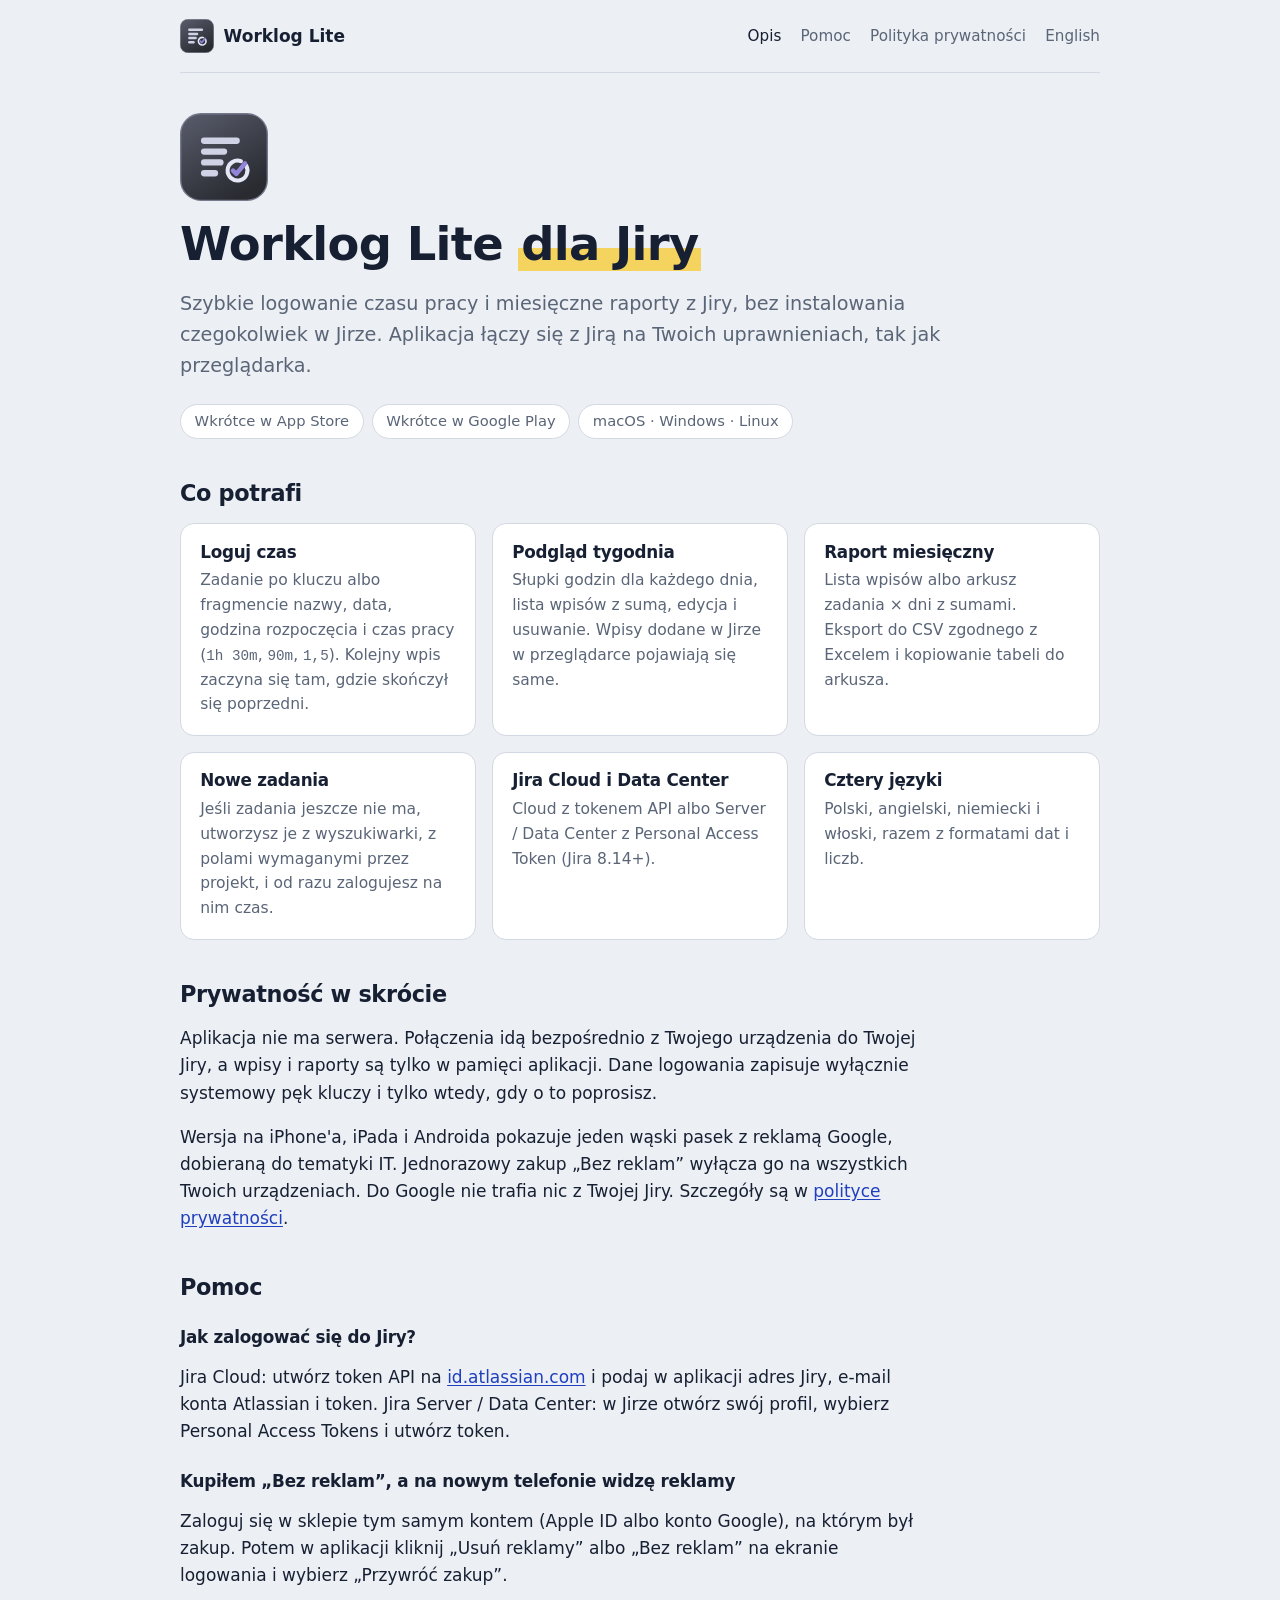
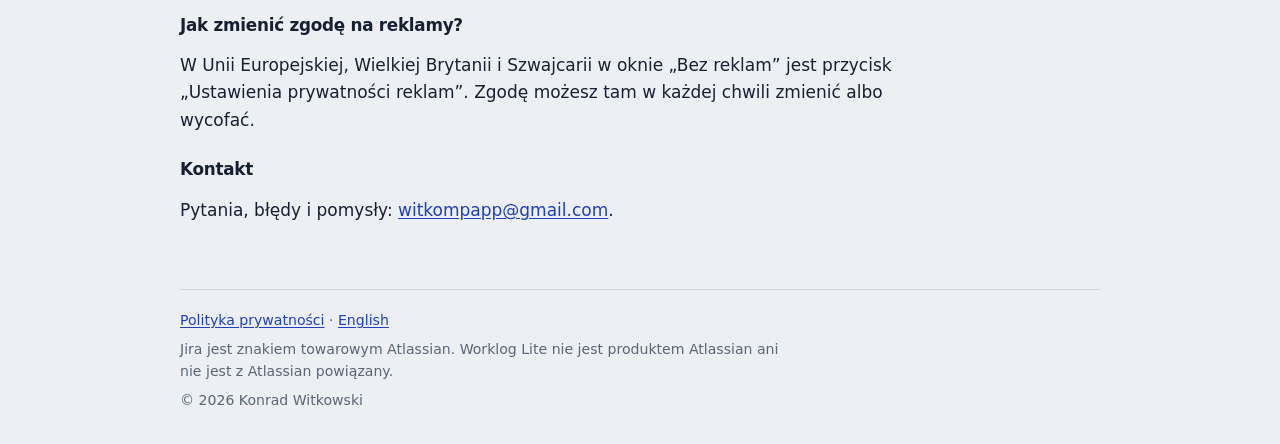
==== index.html @ 8bc0d523 "Reklamy Google i zakup „Bez reklam” na iOS i Androidzie, strona aplikacji - Wtyczka src-tauri/plugin" ====
<!doctype html>
<html lang="pl">
<head>
  <meta charset="utf-8">
  <meta name="viewport" content="width=device-width, initial-scale=1">
  <meta name="color-scheme" content="light dark">
  <title>Worklog Lite dla Jiry</title>
  <meta name="description" content="Szybkie logowanie czasu pracy i miesięczne raporty z Jiry, bez instalowania czegokolwiek w Jirze. Na iPhone'a, iPada, Androida, macOS, Windows i Linuksa.">
  <link rel="icon" href="icon.svg" type="image/svg+xml">
  <link rel="alternate" hreflang="en" href="en/">
  <link rel="stylesheet" href="styles.css">
</head>
<body>
<div class="wrap">
  <header class="site">
    <a class="brand" href="./"><img src="icon.svg" alt="">Worklog Lite</a>
    <nav class="site" aria-label="Strona">
      <a href="./" aria-current="page">Opis</a>
      <a href="#pomoc">Pomoc</a>
      <a href="prywatnosc/">Polityka prywatności</a>
      <a href="en/" hreflang="en" lang="en">English</a>
    </nav>
  </header>

  <main>
    <section class="hero">
      <img src="icon.svg" alt="Ikona Worklog Lite">
      <h1>Worklog Lite <span class="hl">dla Jiry</span></h1>
      <p class="lede">Szybkie logowanie czasu pracy i miesięczne raporty z Jiry, bez instalowania czegokolwiek w Jirze. Aplikacja łączy się z Jirą na Twoich uprawnieniach, tak jak przeglądarka.</p>
      <div class="stores">
        <span class="pill">Wkrótce w App Store</span>
        <span class="pill">Wkrótce w Google Play</span>
        <span class="pill">macOS · Windows · Linux</span>
      </div>
    </section>

    <h2>Co potrafi</h2>
    <div class="features">
      <div class="card"><h3>Loguj czas</h3><p>Zadanie po kluczu albo fragmencie nazwy, data, godzina rozpoczęcia i czas pracy (<code>1h 30m</code>, <code>90m</code>, <code>1,5</code>). Kolejny wpis zaczyna się tam, gdzie skończył się poprzedni.</p></div>
      <div class="card"><h3>Podgląd tygodnia</h3><p>Słupki godzin dla każdego dnia, lista wpisów z sumą, edycja i usuwanie. Wpisy dodane w Jirze w przeglądarce pojawiają się same.</p></div>
      <div class="card"><h3>Raport miesięczny</h3><p>Lista wpisów albo arkusz zadania × dni z sumami. Eksport do CSV zgodnego z Excelem i kopiowanie tabeli do arkusza.</p></div>
      <div class="card"><h3>Nowe zadania</h3><p>Jeśli zadania jeszcze nie ma, utworzysz je z wyszukiwarki, z polami wymaganymi przez projekt, i od razu zalogujesz na nim czas.</p></div>
      <div class="card"><h3>Jira Cloud i Data Center</h3><p>Cloud z tokenem API albo Server / Data Center z Personal Access Token (Jira 8.14+).</p></div>
      <div class="card"><h3>Cztery języki</h3><p>Polski, angielski, niemiecki i włoski, razem z formatami dat i liczb.</p></div>
    </div>

    <h2>Prywatność w skrócie</h2>
    <p>Aplikacja nie ma serwera. Połączenia idą bezpośrednio z Twojego urządzenia do Twojej Jiry, a wpisy i raporty są tylko w pamięci aplikacji. Dane logowania zapisuje wyłącznie systemowy pęk kluczy i tylko wtedy, gdy o to poprosisz.</p>
    <p>Wersja na iPhone'a, iPada i Androida pokazuje jeden wąski pasek z reklamą Google, dobieraną do tematyki IT. Jednorazowy zakup „Bez reklam” wyłącza go na wszystkich Twoich urządzeniach. Do Google nie trafia nic z Twojej Jiry. Szczegóły są w <a href="prywatnosc/">polityce prywatności</a>.</p>

    <h2 id="pomoc">Pomoc</h2>
    <h3>Jak zalogować się do Jiry?</h3>
    <p>Jira Cloud: utwórz token API na <a href="https://id.atlassian.com/manage-profile/security/api-tokens">id.atlassian.com</a> i podaj w aplikacji adres Jiry, e-mail konta Atlassian i token. Jira Server / Data Center: w Jirze otwórz swój profil, wybierz Personal Access Tokens i utwórz token.</p>
    <h3>Kupiłem „Bez reklam”, a na nowym telefonie widzę reklamy</h3>
    <p>Zaloguj się w sklepie tym samym kontem (Apple ID albo konto Google), na którym był zakup. Potem w aplikacji kliknij „Usuń reklamy” albo „Bez reklam” na ekranie logowania i wybierz „Przywróć zakup”.</p>
    <h3>Jak zmienić zgodę na reklamy?</h3>
    <p>W Unii Europejskiej, Wielkiej Brytanii i Szwajcarii w oknie „Bez reklam” jest przycisk „Ustawienia prywatności reklam”. Zgodę możesz tam w każdej chwili zmienić albo wycofać.</p>
    <h3>Kontakt</h3>
    <p>Pytania, błędy i pomysły: <a href="mailto:witkompapp@gmail.com">witkompapp@gmail.com</a>.</p>
  </main>

  <footer class="site">
    <p><a href="prywatnosc/">Polityka prywatności</a> · <a href="en/" hreflang="en" lang="en">English</a></p>
    <p>Jira jest znakiem towarowym Atlassian. Worklog Lite nie jest produktem Atlassian ani nie jest z Atlassian powiązany.</p>
    <p>© 2026 Konrad Witkowski</p>
  </footer>
</div>
</body>
</html>
---- styles.css ----
/* Strona Worklog Lite: te same kolory co aplikacja (src/styles.css) — chłodny papier, atrament, zakreślacz */

:root {
  --paper: #eceff3;
  --surface: #ffffff;
  --ink: #172033;
  --muted: #5a6577;
  --line: #d3d9e2;
  --accent: #1f3fbf;
  --mark: #f4d35e;
  --font: system-ui, -apple-system, "Segoe UI", Roboto, "Noto Sans", Ubuntu, Cantarell, sans-serif;
  --num: ui-rounded, "SF Pro Rounded", system-ui, -apple-system, "Segoe UI", sans-serif;
  color-scheme: light dark;
}

@media (prefers-color-scheme: dark) {
  :root {
    --paper: #151b24;
    --surface: #1d2531;
    --ink: #e6ebf2;
    --muted: #97a3b6;
    --line: #2f3a4a;
    --accent: #7d97ff;
    --mark: #c9a92f;
  }
}

* { box-sizing: border-box; }
html { -webkit-text-size-adjust: 100%; }
body {
  margin: 0;
  background: var(--paper);
  color: var(--ink);
  font: 17px/1.6 var(--font);
  -webkit-font-smoothing: antialiased;
  padding-inline: 16px;
}
a { color: var(--accent); text-underline-offset: 2px; }
a:focus-visible { outline: 2px solid var(--accent); outline-offset: 2px; border-radius: 3px; }
h1, h2, h3 { line-height: 1.2; letter-spacing: -0.015em; text-wrap: balance; }
h1 { font-size: clamp(2rem, 1.4rem + 2.6vw, 2.9rem); margin: 0; }
h2 { font-size: 1.4rem; margin: 2.6rem 0 0.8rem; }
h3 { font-size: 1.05rem; margin: 1.6rem 0 0.4rem; }
p, li { max-width: 68ch; }
code { font-size: 0.92em; }

.wrap { max-width: 920px; margin: 0 auto; }

header.site {
  display: flex;
  flex-wrap: wrap;
  align-items: center;
  justify-content: space-between;
  gap: 0.8rem 1.5rem;
  padding: 1.2rem 0;
  border-bottom: 1px solid var(--line);
}
.brand { display: flex; align-items: center; gap: 0.6rem; font-weight: 650; color: var(--ink); text-decoration: none; }
.brand img { width: 34px; height: 34px; }
nav.site { display: flex; flex-wrap: wrap; gap: 0.3rem 1.2rem; font-size: 0.95rem; }
nav.site a { color: var(--muted); text-decoration: none; }
nav.site a:hover, nav.site a[aria-current="page"] { color: var(--ink); }

main { padding: 2.5rem 0 3rem; }
.hero { display: grid; gap: 1rem; }
.hero img { width: 88px; height: 88px; }
.lede { font-size: 1.2rem; color: var(--muted); margin: 0; }
.hl { background: linear-gradient(transparent 58%, var(--mark) 58%); padding: 0 0.06em; }
.stores { display: flex; flex-wrap: wrap; gap: 0.5rem; margin-top: 0.4rem; }
.pill { border: 1px solid var(--line); background: var(--surface); border-radius: 999px; padding: 0.3rem 0.85rem; font-size: 0.92rem; color: var(--muted); }

.features { display: grid; grid-template-columns: repeat(auto-fit, minmax(min(100%, 260px), 1fr)); gap: 1rem; margin-top: 1rem; }
.card { background: var(--surface); border: 1px solid var(--line); border-radius: 14px; padding: 1.1rem 1.2rem; min-width: 0; }
.card h3 { margin-top: 0; }
.card p { margin: 0; color: var(--muted); font-size: 0.97rem; }

.policy h2 { border-top: 1px solid var(--line); padding-top: 1.6rem; }
.policy .updated { color: var(--muted); margin: 0.6rem 0 0; }
.summary { background: var(--surface); border: 1px solid var(--line); border-radius: 14px; padding: 0.4rem 1.3rem; margin-top: 1.6rem; }
table { border-collapse: collapse; width: 100%; font-size: 0.95rem; }
.table { overflow-x: auto; margin: 0.8rem 0; }
th, td { text-align: left; vertical-align: top; padding: 0.55rem 0.7rem 0.55rem 0; border-bottom: 1px solid var(--line); }
th { color: var(--muted); font-weight: 600; font-size: 0.85rem; }

footer.site { border-top: 1px solid var(--line); padding: 1.2rem 0 2rem; color: var(--muted); font-size: 0.88rem; display: grid; gap: 0.4rem; }
footer.site p { margin: 0; }
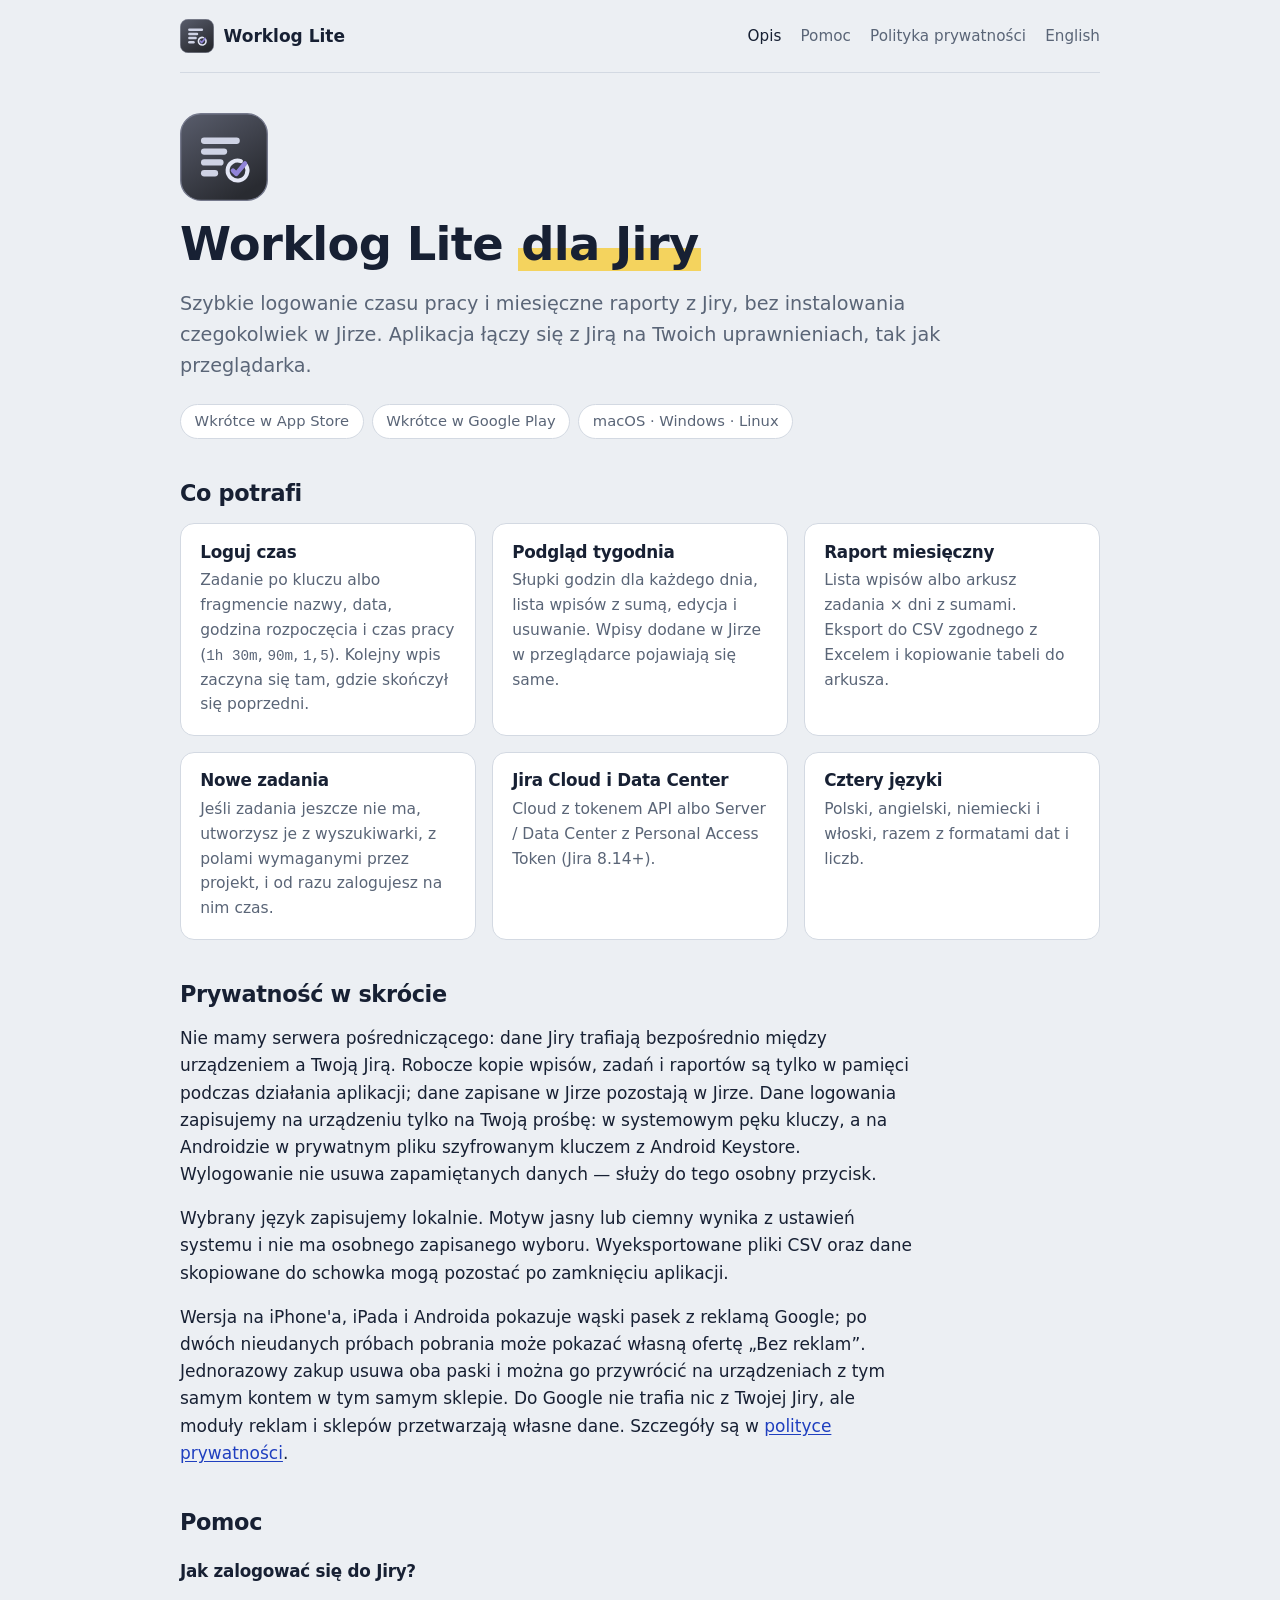
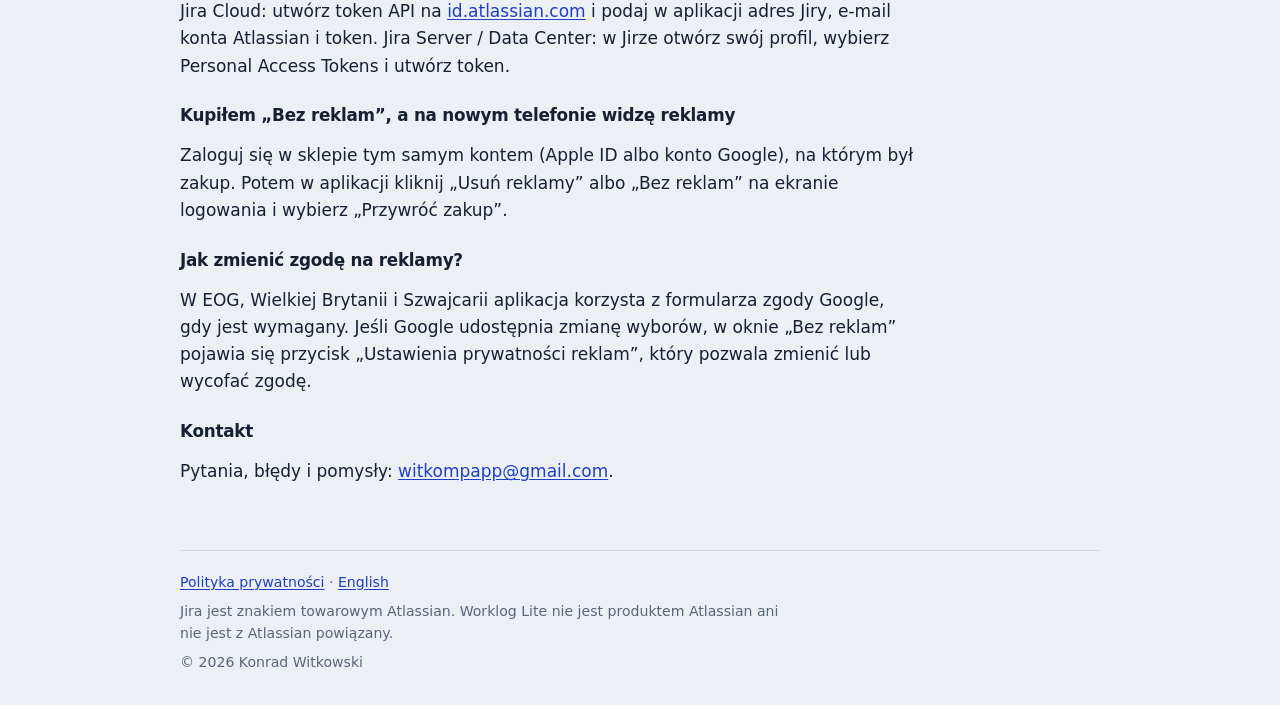
==== commit a5a551f1: "Napraw reklamy i zapis logowania oraz doprecyzuj politykę prywatności" ====
--- a/index.html
+++ b/index.html
@@ -45,8 +45,9 @@
     </div>
 
     <h2>Prywatność w skrócie</h2>
-    <p>Aplikacja nie ma serwera. Połączenia idą bezpośrednio z Twojego urządzenia do Twojej Jiry, a wpisy i raporty są tylko w pamięci aplikacji. Dane logowania zapisuje wyłącznie systemowy pęk kluczy i tylko wtedy, gdy o to poprosisz.</p>
-    <p>Wersja na iPhone'a, iPada i Androida pokazuje jeden wąski pasek z reklamą Google, dobieraną do tematyki IT. Jednorazowy zakup „Bez reklam” wyłącza go na wszystkich Twoich urządzeniach. Do Google nie trafia nic z Twojej Jiry. Szczegóły są w <a href="prywatnosc/">polityce prywatności</a>.</p>
+    <p>Nie mamy serwera pośredniczącego: dane Jiry trafiają bezpośrednio między urządzeniem a Twoją Jirą. Robocze kopie wpisów, zadań i raportów są tylko w pamięci podczas działania aplikacji; dane zapisane w Jirze pozostają w Jirze. Dane logowania zapisujemy na urządzeniu tylko na Twoją prośbę: w systemowym pęku kluczy, a na Androidzie w prywatnym pliku szyfrowanym kluczem z Android Keystore. Wylogowanie nie usuwa zapamiętanych danych — służy do tego osobny przycisk.</p>
+    <p>Wybrany język zapisujemy lokalnie. Motyw jasny lub ciemny wynika z ustawień systemu i nie ma osobnego zapisanego wyboru. Wyeksportowane pliki CSV oraz dane skopiowane do schowka mogą pozostać po zamknięciu aplikacji.</p>
+    <p>Wersja na iPhone'a, iPada i Androida pokazuje wąski pasek z reklamą Google; po dwóch nieudanych próbach pobrania może pokazać własną ofertę „Bez reklam”. Jednorazowy zakup usuwa oba paski i można go przywrócić na urządzeniach z tym samym kontem w tym samym sklepie. Do Google nie trafia nic z Twojej Jiry, ale moduły reklam i sklepów przetwarzają własne dane. Szczegóły są w <a href="prywatnosc/">polityce prywatności</a>.</p>
 
     <h2 id="pomoc">Pomoc</h2>
     <h3>Jak zalogować się do Jiry?</h3>
@@ -54,7 +55,7 @@
     <h3>Kupiłem „Bez reklam”, a na nowym telefonie widzę reklamy</h3>
     <p>Zaloguj się w sklepie tym samym kontem (Apple ID albo konto Google), na którym był zakup. Potem w aplikacji kliknij „Usuń reklamy” albo „Bez reklam” na ekranie logowania i wybierz „Przywróć zakup”.</p>
     <h3>Jak zmienić zgodę na reklamy?</h3>
-    <p>W Unii Europejskiej, Wielkiej Brytanii i Szwajcarii w oknie „Bez reklam” jest przycisk „Ustawienia prywatności reklam”. Zgodę możesz tam w każdej chwili zmienić albo wycofać.</p>
+    <p>W EOG, Wielkiej Brytanii i Szwajcarii aplikacja korzysta z formularza zgody Google, gdy jest wymagany. Jeśli Google udostępnia zmianę wyborów, w oknie „Bez reklam” pojawia się przycisk „Ustawienia prywatności reklam”, który pozwala zmienić lub wycofać zgodę.</p>
     <h3>Kontakt</h3>
     <p>Pytania, błędy i pomysły: <a href="mailto:witkompapp@gmail.com">witkompapp@gmail.com</a>.</p>
   </main>
